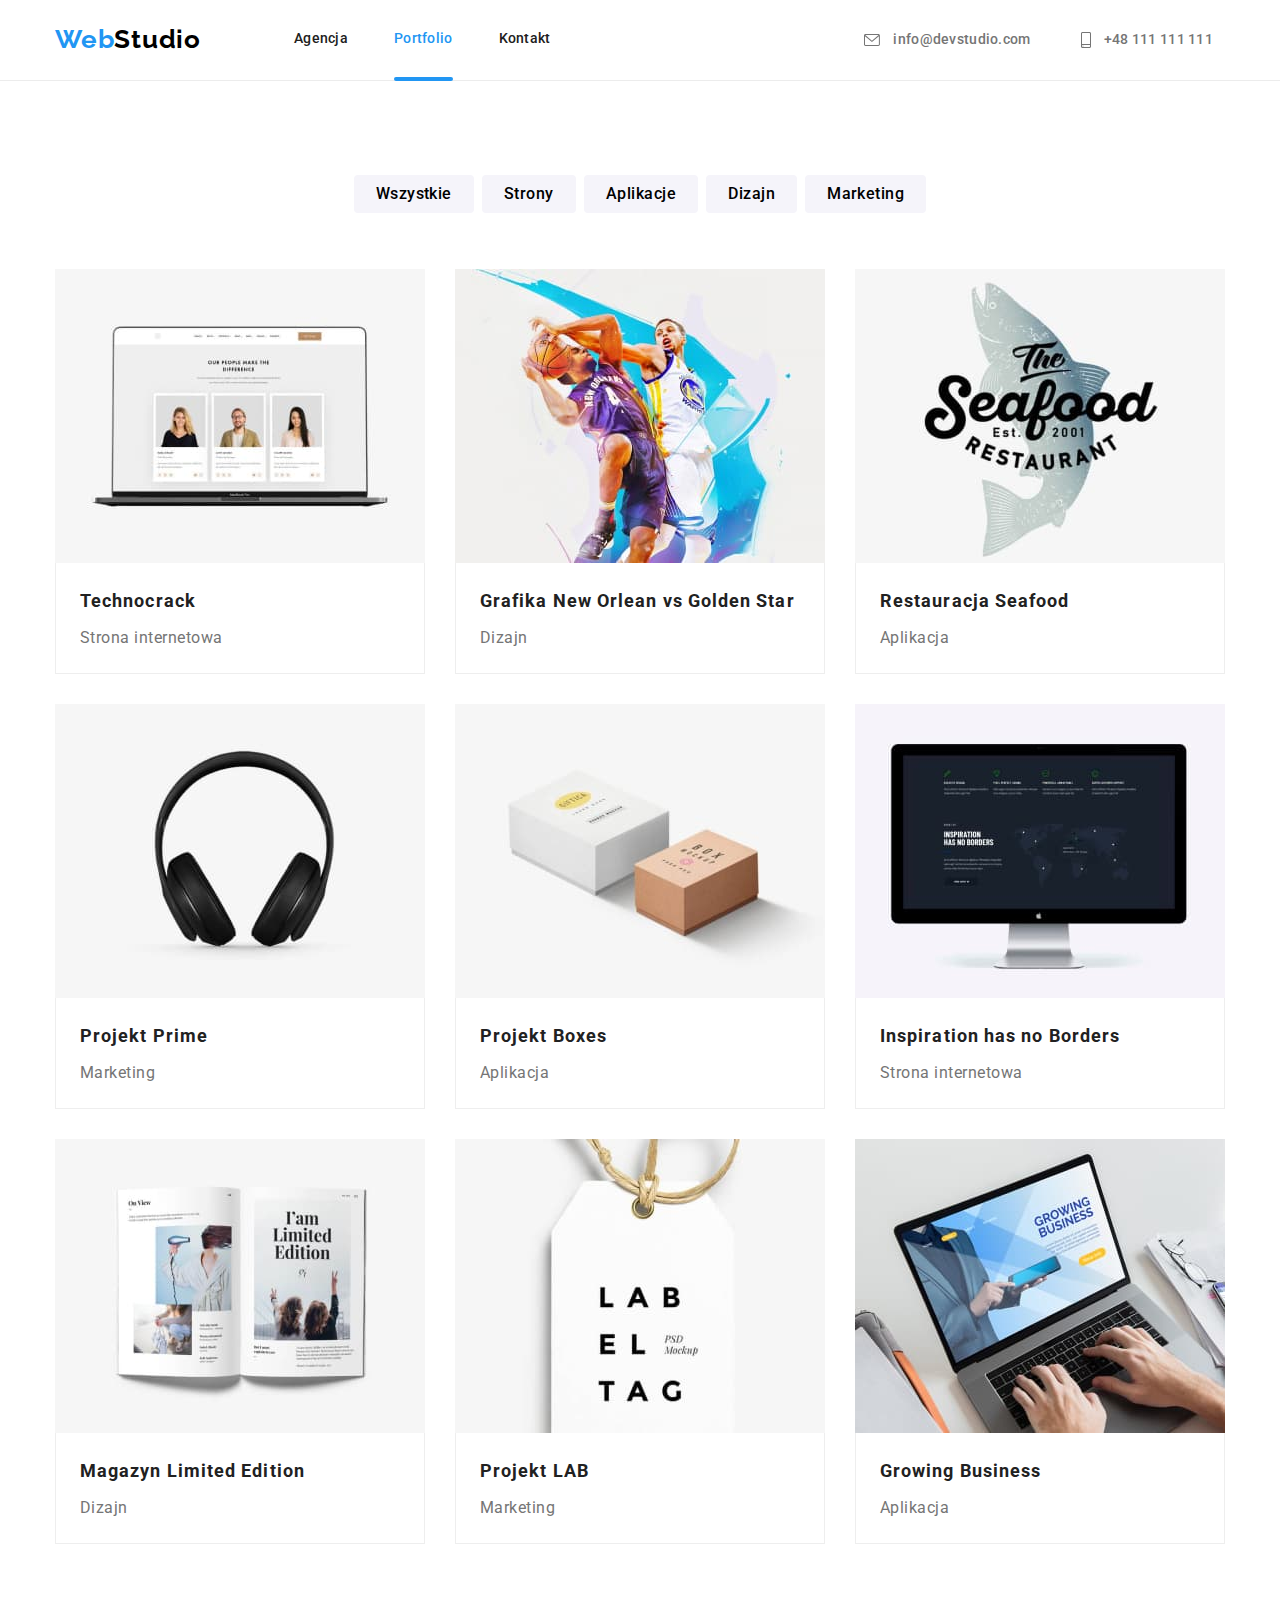
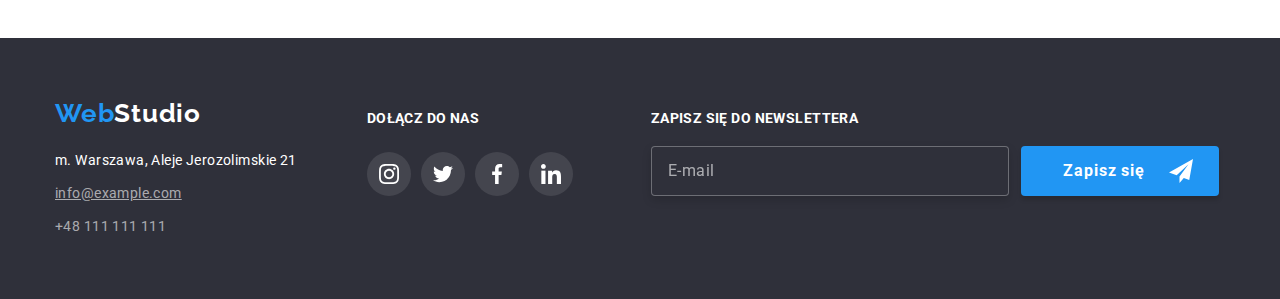
==== portfolio.html @ fd83c03b "clone" ====
<!DOCTYPE html>
<html lang="pl">
  <head>
    <meta charset="UTF-8" />
    <meta http-equiv="X-UA-Compatible" content="IE=edge" />
    <meta name="viewport" content="width=device-width, initial-scale=1.0" />
    <title>Portfolio</title>
    <link
      rel="stylesheet"
      href="https://cdnjs.cloudflare.com/ajax/libs/modern-normalize/1.0.0/modern-normalize.min.css"
    />
    <link
      href="https://fonts.googleapis.com/css2?family=Raleway:wght@700&family=Roboto:wght@400;500;700;900&display=swap"
      rel="stylesheet"
    />
    <link rel="stylesheet" href="./css/styles.css" />
  </head>
  <body>
    <header>
      <div class="container">
        <div class="header-wrapper">
          <nav>
            <a href="./index.html" class="logo">Web<span class="studio-black">Studio</span> </a>
            <ul class="menu-list">
              <li>
                <a class="nav-item" href="index.html">Agencja</a>
              </li>
              <li>
                <a class="nav-item active" href="portfolio.html">Portfolio</a>
              </li>
              <li>
                <a class="nav-item" href="contact.html">Kontakt</a>
              </li>
            </ul>
          </nav>
          <div class="contacts">
            <a href="mailto:info@devstudio.com">
              <svg width="16" height="12">
                <use href="./images/icons.svg#icon-envelope"></use>
              </svg>
              info@devstudio.com
            </a>

            <a href="tel:+48111111111">
              <svg width="10" height="16">
                <use href="./images/icons.svg#icon-smartphone"></use>
              </svg>
              +48 111 111 111
            </a>
          </div>
        </div>
      </div>
    </header>
    <main>
      <section class="section">
        <div class="container">
          <ul class="portfolio-categories">
            <li>
              <button type="button"><span>Wszystkie</span></button>
            </li>
            <li>
              <button type="button"><span>Strony</span></button>
            </li>
            <li>
              <button type="button"><span>Aplikacje</span></button>
            </li>
            <li>
              <button type="button"><span>Dizajn</span></button>
            </li>
            <li>
              <button type="button"><span>Marketing</span></button>
            </li>
          </ul>
          <ul class="boxes">
            <li>
              <figure>
                <div class="box-photo">
                  <img
                    src="images/laptop.jpg"
                    alt="ekran laptopa z zakładkami"
                    width="370"
                    height="294"
                  />
                  <div class="overlay">
                    <p>
                      Technocrack jest popularną platformą wykorzystywaną do rozpowszechniania
                      koronawirusa. Firmy wykorzystują tę platformę do celów szpiegowskich i ataków
                      na niezabezpieczone serwery konkurencji
                    </p>
                  </div>
                </div>
                <figcaption>
                  <span class="box-name">Technocrack</span>
                  <span class="box-description">Strona internetowa</span>
                </figcaption>
              </figure>
            </li>
            <li>
              <figure>
                <div class="box-photo">
                  <img
                    src="images/basketball.jpg"
                    alt="dwóch zawodników koszykówki"
                    width="370"
                    height="294"
                  />
                  <div class="overlay">
                    <p>
                      Technocrack jest popularną platformą wykorzystywaną do rozpowszechniania
                      koronawirusa. Firmy wykorzystują tę platformę do celów szpiegowskich i ataków
                      na niezabezpieczone serwery konkurencji
                    </p>
                  </div>
                </div>

                <figcaption>
                  <span class="box-name">Grafika New Orlean vs Golden Star</span>
                  <span class="box-description">Dizajn</span>
                </figcaption>
              </figure>
            </li>
            <li>
              <figure>
                <div class="box-photo">
                  <img
                    src="images/restaurant-logo.jpg"
                    alt="logo restauracji"
                    width="370"
                    height="294"
                  />
                  <div class="overlay">
                    <p>
                      Technocrack jest popularną platformą wykorzystywaną do rozpowszechniania
                      koronawirusa. Firmy wykorzystują tę platformę do celów szpiegowskich i ataków
                      na niezabezpieczone serwery konkurencji
                    </p>
                  </div>
                </div>
                <figcaption>
                  <span class="box-name">Restauracja Seafood</span>
                  <span class="box-description">Aplikacja</span>
                </figcaption>
              </figure>
            </li>
            <li>
              <figure>
                <div class="box-photo">
                  <img
                    src="images/headphones.jpg"
                    alt="słuchawki nauszne"
                    width="370"
                    height="294"
                  />
                  <div class="overlay">
                    <p>
                      Technocrack jest popularną platformą wykorzystywaną do rozpowszechniania
                      koronawirusa. Firmy wykorzystują tę platformę do celów szpiegowskich i ataków
                      na niezabezpieczone serwery konkurencji
                    </p>
                  </div>
                </div>
                <figcaption>
                  <span class="box-name">Projekt Prime</span>
                  <span class="box-description">Marketing</span>
                </figcaption>
              </figure>
            </li>
            <li>
              <figure>
                <div class="box-photo">
                  <img src="images/boxes.jpg" alt="dwa małe pudełka" width="370" height="294" />
                  <div class="overlay">
                    <p>
                      Technocrack jest popularną platformą wykorzystywaną do rozpowszechniania
                      koronawirusa. Firmy wykorzystują tę platformę do celów szpiegowskich i ataków
                      na niezabezpieczone serwery konkurencji
                    </p>
                  </div>
                </div>
                <figcaption>
                  <span class="box-name">Projekt Boxes</span>
                  <span class="box-description">Aplikacja</span>
                </figcaption>
              </figure>
            </li>
            <li>
              <figure>
                <div class="box-photo">
                  <img
                    src="images/monitor.jpg"
                    alt="monitor z otwartą stroną"
                    width="370"
                    height="294"
                  />
                  <div class="overlay">
                    <p>
                      Technocrack jest popularną platformą wykorzystywaną do rozpowszechniania
                      koronawirusa. Firmy wykorzystują tę platformę do celów szpiegowskich i ataków
                      na niezabezpieczone serwery konkurencji
                    </p>
                  </div>
                </div>
                <figcaption>
                  <span class="box-name">Inspiration has no Borders</span>
                  <span class="box-description">Strona internetowa</span>
                </figcaption>
              </figure>
            </li>
            <li>
              <figure>
                <div class="box-photo">
                  <img src="images/book.jpg" alt="otwarta książka" width="370" height="294" />
                  <div class="overlay">
                    <p>
                      Technocrack jest popularną platformą wykorzystywaną do rozpowszechniania
                      koronawirusa. Firmy wykorzystują tę platformę do celów szpiegowskich i ataków
                      na niezabezpieczone serwery konkurencji
                    </p>
                  </div>
                </div>
                <figcaption>
                  <span class="box-name">Magazyn Limited Edition</span>
                  <span class="box-description">Dizajn</span>
                </figcaption>
              </figure>
            </li>
            <li>
              <figure>
                <div class="box-photo">
                  <img src="images/tag.jpg" alt="wizualizacja zawieszki" width="370" height="294" />
                  <div class="overlay">
                    <p>
                      Technocrack jest popularną platformą wykorzystywaną do rozpowszechniania
                      koronawirusa. Firmy wykorzystują tę platformę do celów szpiegowskich i ataków
                      na niezabezpieczone serwery konkurencji
                    </p>
                  </div>
                </div>
                <figcaption>
                  <span class="box-name">Projekt LAB</span>
                  <span class="box-description">Marketing</span>
                </figcaption>
              </figure>
            </li>
            <li>
              <figure>
                <div class="box-photo">
                  <img
                    src="images/laptop-2.jpg"
                    alt="laptop, na którym ktoś pisze"
                    width="370"
                    height="294"
                  />
                  <div class="overlay">
                    <p>
                      Technocrack jest popularną platformą wykorzystywaną do rozpowszechniania
                      koronawirusa. Firmy wykorzystują tę platformę do celów szpiegowskich i ataków
                      na niezabezpieczone serwery konkurencji
                    </p>
                  </div>
                </div>
                <figcaption>
                  <span class="box-name">Growing Business</span>
                  <span class="box-description">Aplikacja</span>
                </figcaption>
              </figure>
            </li>
          </ul>
        </div>
      </section>
    </main>

    <footer class="page-end">
      <div class="container">
        <div class="logo-address-container">
          <a href="./index.html" class="logo">Web<span class="studio-white">Studio</span></a>
          <address class="addres-container">
            <span class="headquarters">m. Warszawa, Aleje Jerozolimskie 21</span>
            <a class="footer-mail" href="mailto:info@example.com"><span>info@example.com</span></a>
            <a href="tel:+48111111111">+48 111 111 111</a>
          </address>
        </div>
        <div class="footer-socials">
          <p>DOŁĄCZ DO NAS</p>
          <div class="socials-team">
            <a href="#">
              <svg width="20" height="20">
                <use href="./images/icons.svg#icon-instagram"></use>
              </svg>
            </a>
            <a href="#">
              <svg width="20" height="20">
                <use href="./images/icons.svg#icon-twitter"></use>
              </svg>
            </a>
            <a href="#">
              <svg width="20" height="20">
                <use href="./images/icons.svg#icon-facebook"></use>
              </svg>
            </a>
            <a href="#">
              <svg width="20" height="20">
                <use href="./images/icons.svg#icon-linkedin"></use>
              </svg>
            </a>
          </div>
        </div>
        <form class="footer-form">
          <label for="user_email">Zapisz się do newslettera</label>
          <div class="clicable-content">
            <input type="email" name="email" id="user_email" placeholder="E-mail" />
            <button type="submit">
              Zapisz się
              <svg width="24" height="24">
                <use href="./images/icons.svg#icon-icon-send"></use>
              </svg>
            </button>
          </div>
        </form>
      </div>
    </footer>
  </body>
</html>
---- css/styles.css ----
:root {
  --light-blue: #2196f3;
  --text-grey: #757575;
  --text-white: #ffffff;
  --button-grey-background: #f5f4fa;
  --addres-color: rgba(255, 255, 255, 0.6);
  --background-dark: #2f303a;
  --footer-contacts: #ffffff99;
  --logo-black: #000000;
  --main-black: #212121;
  --icon-grey: #afb1b8;
  --grey-icon-bg: #ffffff1a;
}
* {
  box-sizing: border-box;
}
body {
  font-family: 'Roboto', sans-serif;
  color: var(--main-black);
}
.container {
  max-width: 1200px;
  padding: 0 15px;
  margin: 0 auto;
}

.section {
  padding: 94px 0;
}

svg {
  vertical-align: middle;
}
/* Header -------------------------------------------------------------------------------------------------------------------------*/
header {
  border-bottom: 1px solid #ececec;
}
.header-wrapper {
  display: flex;
  justify-content: space-between;
  align-items: center;
  padding: 24px 0 25px;
}
.header-wrapper nav {
  display: flex;
  align-items: center;
}

.logo {
  font-family: 'Raleway', sans-serif;
  text-decoration: none;
  color: var(--light-blue);
  font-weight: 700;
  font-size: 26px;
  line-height: 1.19;
  letter-spacing: 0.03em;
  width: fit-content;
}
.studio-black {
  color: var(--logo-black);
}

.menu-list {
  list-style: none;
  margin: 0;
  display: flex;
  padding: 0;
  align-items: center;
  gap: 46px;
  padding-left: 93px;
}
.nav-item {
  text-decoration: none;
  position: relative;
  font-weight: 500;
  font-size: 14px;
  line-height: 1.14;
  color: var(--main-black);
  letter-spacing: 0.02em;
  display: flex;
  transition: color 250ms cubic-bezier(0.4, 0, 0.2, 1), fill 250ms cubic-bezier(0.4, 0, 0.2, 1),
    background-color 250ms cubic-bezier(0.4, 0, 0.2, 1);
}
.active {
  color: var(--light-blue);
  position: relative;
}
.active::after {
  content: '';
  position: absolute;
  display: block;
  top: 46px;
  width: 100%;
  height: 4px;
  background-color: var(--light-blue);
  border-radius: 2px;
}

.nav-item:hover,
.nav-item:focus {
  color: var(--light-blue);
}

.nav-item:hover::after,
.nav-item:focus::after {
  content: '';
  position: absolute;
  display: block;
  top: 46px;
  width: 100%;
  height: 4px;
  background-color: var(--light-blue);
  border-radius: 2px;
}
.contacts {
  display: flex;
  gap: 50px;
  padding-right: 12px;
  padding-top: 1px;
}
.contacts a {
  text-decoration: none;
  color: var(--text-grey);
  font-weight: 500;
  font-size: 14px;
  line-height: 1.14;
  letter-spacing: 0.02em;
  fill: currentColor;
  transition: color 250ms cubic-bezier(0.4, 0, 0.2, 1);
}
.contacts svg {
  margin-right: 10px;
  vertical-align: middle;
}
.contacts :hover,
.contacts :focus {
  color: var(--light-blue);
  fill: var(--light-blue);
}

/* Header-END----------------------------------------------------------------------------------------------- */

/* BUY SECTION------------------------------------------------------------------------------------- */
.offer {
  background-color: var(--background-dark);
  background-image: linear-gradient(0deg, rgba(47, 48, 58, 0.4) 0%, rgba(47, 48, 58, 0.4) 100%),
    url('../images/background-main-image.jpg');
  background-position: center;
  background-repeat: no-repeat;
}

.offer-content {
  padding: 200px 0px;
  justify-content: center;
  display: flex;
  flex-direction: column;
  align-items: center;
}

.offer h1 {
  font-weight: 900;
  font-size: 44px;
  line-height: 1.36;
  color: var(--text-white);
  text-align: center;
  letter-spacing: 0.06em;
  text-transform: uppercase;
  margin: 0px 252px;
  padding-bottom: 30px;
}

.offer button {
  background: var(--light-blue);
  box-shadow: 0px 4px 4px rgba(0, 0, 0, 0.15);
  border-radius: 4px;
  cursor: pointer;
  border: none;
  font-weight: 700;
  font-size: 16px;
  line-height: 1.88;
  letter-spacing: 0.06em;
  color: var(--text-white);
  padding: 10px 42px;
  display: flex;
  margin: 0;
}

/* BUY SECTION-END------------------------------------------------------------------------------------ */
/* MODAL-WINDOW------------------------------------------------------------------------------------- */

.backdrop {
  position: fixed;
  left: 0;
  top: 0;
  width: 100%;
  height: 100%;
  background-color: rgb(0, 0, 0);
  background-color: rgba(0, 0, 0, 0.2);
  justify-content: center;
  align-items: center;
  display: flex;
  z-index: 1;
}

.modal-content {
  background-color: var(--text-white);
  min-height: 581px;
  width: 528px;
  border-radius: 4px;
  box-shadow: 0px 1px 3px rgba(0, 0, 0, 0.12), 0px 1px 1px rgba(0, 0, 0, 0.14),
    0px 2px 1px rgba(0, 0, 0, 0.2);
  position: relative;
  transform: scale(1);
  transition-duration: 300ms;
  display: flex;
  flex-direction: column;
  align-items: center;
  padding: 40px;
  margin: 0px;
}
.is-hidden .modal-content {
  transform: scale(0);
  transition-duration: 300ms;
}

.modal-content .close-button {
  background-color: var(--text-white);
  color: var(--logo-black);
  width: 30px;
  height: 30px;
  padding: 0;
  border-radius: 50%;
  box-shadow: none;
  justify-content: center;
  align-items: center;
  border: 1px solid #0000001a;
  position: absolute;
  top: 8px;
  right: 8px;
}
.is-hidden {
  opacity: 0;
  visibility: hidden;
  pointer-events: none;
  transition: opacity 300ms 300ms ease, visibility 300ms 300ms ease;
}

.inputs {
  display: flex;
  flex-direction: column;
  padding-bottom: 20px;
}

.modal-content p {
  font-weight: 700;
  font-size: 20px;
  line-height: 1.15;
  text-align: center;
  letter-spacing: 0.03em;
  padding-bottom: 12px;
  color: #212121;
  margin: 0px;
}
.form-element {
  display: flex;
  flex-direction: column;
  padding-bottom: 10px;
  gap: 4px;
  position: relative;
}

.form-element svg {
  position: absolute;
  left: 12px;
  top: 28px;
  pointer-events: none;
  fill: currentColor;
  transition: fill 250ms cubic-bezier(0.4, 0, 0.2, 1);
}

.form-element input {
  width: 448px;
  height: 40px;
  border: 1px solid rgba(33, 33, 33, 0.2);
  border-radius: 4px;
  padding-left: 40px;
  transition: outline 250ms cubic-bezier(0.4, 0, 0.2, 1);
}
.form-element textarea {
  border: 1px solid rgba(33, 33, 33, 0.2);
  border-radius: 4px;
  resize: none;
  padding: 12px 16px;
  transition: outline 250ms cubic-bezier(0.4, 0, 0.2, 1);
}
.form-element textarea::placeholder {
  font-size: 12px;
  line-height: 1.166;
  letter-spacing: 0.01em;
  color: rgba(117, 117, 117, 0.5);
}
.form-element label {
  font-size: 12px;
  line-height: 1.166;
  letter-spacing: 0.01em;
  color: #757575;
}

.form-element input:focus {
  outline: 1px solid var(--light-blue);
}
.form-element input:focus + svg {
  fill: var(--light-blue);
}
.form-element textarea:focus {
  outline: 1px solid var(--light-blue);
}

.modal-content .checkbox {
  padding-bottom: 30px;
  font-size: 14px;
  line-height: 1.71;
  letter-spacing: 0.03em;
  color: #757575;
}
.modal-content .checkbox a {
  color: var(--light-blue);
  text-decoration: underline;
}

.checkbox {
  position: relative;
  display: flex;
  align-items: center;
}
.checkbox input[type='checkbox'] {
  margin: 0;
  appearance: none;
  border: 2px solid var(--main-black);
  border-radius: 2px;
  width: 16px;
  height: 15px;
  margin-right: 8px;
}

.checkbox svg {
  position: absolute;
  opacity: 0;
  width: 16px;
  height: 15px;
  transition: opacity 250ms cubic-bezier(0.4, 0, 0.2, 1);
}
.checkbox input[type='checkbox']:checked + svg {
  opacity: 1;
}

.checkbox a {
  padding: 0px 4px;
}

.modal-content .submit-button {
  background: var(--light-blue);
  box-shadow: 0px 4px 4px rgba(0, 0, 0, 0.15);
  border: none;
  border-radius: 4px;
  padding: 10px 76px;
  font-weight: 700;
  font-size: 16px;
  line-height: 1.88;
  display: flex;
  align-items: center;
  text-align: center;
  letter-spacing: 0.06em;
  color: var(--text-white);
}

/* MODAL-WINDOW-END------------------------------------------------------------------------------------ */
/* lorem ipsum ------------------------------------------------------------------------------------------- */
.articles {
  list-style: none;
  display: flex;
  gap: 30px;
  align-items: center;
  padding: 0;
  margin: 0;
}
.articles div {
  background-color: var(--button-grey-background);
}
.articles div svg {
  margin: 25px 100px;
}
.articles h4 {
  font-weight: 700;
  font-size: 14px;
  line-height: 1.16;
  letter-spacing: 0.03em;
  text-transform: uppercase;
  margin: 0;
  padding-bottom: 10px;
  padding-top: 30px;
}

.articles p {
  font-size: 14px;
  line-height: 1.78;
  color: var(--text-grey);
  letter-spacing: 0.03em;
  margin: 0;
}
/* lorem ipsum END------------------------------------------------------------------------------------------- */

/* our-range---------------------------------------------------------------------------------------------------- */
.our-range {
  margin-top: -94px;
}
.our-range h3 {
  font-weight: 700;
  font-size: 36px;
  line-height: 1.17;
  text-align: center;
  letter-spacing: 0.03em;
  margin: 0;
  padding-bottom: 50px;
}
.our-range-images {
  display: flex;
  gap: 30px;
}
.box {
  position: relative;
  display: flex;
  justify-content: center;
  text-align: center;
}

.box p {
  margin: 0;
  background: rgba(47, 48, 58, 0.8);
  padding: 27px 0px;

  font-weight: 700;
  font-size: 14px;
  line-height: 1.142;
  letter-spacing: 0.03em;
  text-transform: uppercase;
  color: var(--text-white);

  position: absolute;
  bottom: 0;
  left: auto;
  width: 100%;
}
/* our-range-END---------------------------------------------------------------------------------------------------- */

/* our-team---------------------------------------------------------------------------------------------------- */
.our-team {
  background-color: var(--button-grey-background);
}
.our-team-wrapper h3 {
  font-weight: 700;
  font-size: 36px;
  line-height: 1.17;
  letter-spacing: 0.03em;
  justify-content: center;
  text-align: center;
  margin: 0px;
  padding-bottom: 50px;
}
.our-team-wrapper ul {
  list-style: none;
  display: flex;
  justify-content: center;
  gap: 30px;
  margin: 0px;
  padding: 0;
}
.our-team-wrapper figure {
  background: var(--text-white);
  box-shadow: 0px 1px 3px rgba(0, 0, 0, 0.12), 0px 1px 1px rgba(0, 0, 0, 0.14),
    0px 2px 1px rgba(0, 0, 0, 0.2);
  border-radius: 0px 0px 4px 4px;
  margin: 0px;
}

.employee-description {
  display: flex;
  flex-direction: column;
  align-items: center;
  padding-top: 30px;
  gap: 10px;
}
.employee-name {
  font-weight: 500;
  font-size: 16px;
  line-height: 1.05;
  letter-spacing: 0.03em;
}
.job {
  font-size: 16px;
  line-height: 1.05;
  color: var(--text-grey);
  letter-spacing: 0.03em;
}

.socials-team {
  display: flex;
  gap: 10px;
  justify-content: center;
  align-items: center;
  padding-top: 6px;
  padding-bottom: 30px;
}
.socials-team a {
  fill: var(--icon-grey);
  width: 44px;
  height: 44px;
  border-radius: 50%;
  display: flex;
  justify-content: center;
  align-items: center;
  transition: background-color 250ms cubic-bezier(0.4, 0, 0.2, 1),
    fill 250ms cubic-bezier(0.4, 0, 0.2, 1);
}

.socials-team a:hover,
.socials-team a:focus {
  fill: var(--text-white);
  background-color: var(--light-blue);
}

/* our-team-END--------------------------------------------------------------------------------------------------- */

/* portfolio buttons-------------------------------------------------------------------------------------------- */
.portfolio-categories {
  list-style: none;
  display: flex;
  gap: 8px;
  padding-bottom: 56px;
  padding-left: 0px;
  margin: 0px;
  justify-content: center;
}
.portfolio-categories button {
  background: var(--button-grey-background);
  border-radius: 4px;
  font-weight: 500;
  font-size: 16px;
  line-height: 1.62;
  border: none;
  cursor: pointer;
  text-align: center;
  letter-spacing: 0.03em;
  padding: 6px 22px;
  transition: background-color 250ms cubic-bezier(0.4, 0, 0.2, 1),
    fill 250ms cubic-bezier(0.4, 0, 0.2, 1);
}
.portfolio-categories button:hover,
.portfolio-categories button:focus {
  background: var(--light-blue);
  box-shadow: 0px 3px 1px rgba(0, 0, 0, 0.1), 0px 1px 2px rgba(0, 0, 0, 0.08),
    0px 2px 2px rgba(0, 0, 0, 0.12);
  border-radius: 4px;
  color: var(--text-white);
  filter: drop-shadow(0px 4px 4px rgba(0, 0, 0, 0.25));
}
/* portfolio buttons-END------------------------------------------------------------------------------------------- */
/* portfolio boxes-------------------------------------------------------------------------------------------- */
.boxes {
  list-style: none;
  display: flex;
  flex-wrap: wrap;
  gap: 30px;
  padding: 0px;
  margin: 0px;
}
.boxes figure {
  margin: 0px;
  cursor: pointer;
  transition: box-shadow 250ms cubic-bezier(0.4, 0, 0.2, 1);
}
.box-photo {
  position: relative;
  overflow: hidden;
}
.boxes figure:hover .overlay {
  transform: translatey(0);
}

.boxes figure:hover,
.boxes figure:focus {
  box-shadow: 0px 1px 1px rgba(0, 0, 0, 0.12), 0px 4px 4px rgba(0, 0, 0, 0.06),
    1px 4px 6px rgba(0, 0, 0, 0.16);
}
.boxes img {
  vertical-align: middle;
}
.boxes figure figcaption {
  background: var(--text-white);
  border: 1px solid #eeeeee;
  border-top: none;
  display: flex;
  flex-direction: column;
  gap: 4px;
  padding: 20px 24px;
}

.box-name {
  font-weight: 700;
  font-size: 18px;
  line-height: 2;
  letter-spacing: 0.06em;
}
.box-description {
  font-size: 16px;
  line-height: 1.88;
  color: var(--text-grey);
  letter-spacing: 0.03em;
}

.overlay {
  position: absolute;
  bottom: -1px;
  left: 0;
  width: 100%;
  height: 100%;
  background: rgba(33, 150, 243, 0.9);
  transform: translatey(100%);
  transition: transform 250ms ease;
}
.overlay p {
  font-size: 18px;
  line-height: 1.56;
  letter-spacing: 0.03em;
  color: var(--text-white);
  padding-top: 49px;
  padding-left: 24px;
  padding-right: 45px;
  margin: 0;
}
/* portfolio boxes-END------------------------------------------------------------------------------------------- */
/* our customers --------------------------*/
.our-customers-wrapper h3 {
  font-weight: 700;
  font-size: 36px;
  line-height: 42px;
  text-align: center;
  letter-spacing: 0.03em;
  padding-bottom: 50px;
  margin: 0px;
}
.our-customers-wrapper > .client-logo {
  display: flex;
  gap: 30px;
}
.our-customers-wrapper > .client-logo a {
  border: 1px solid #afb1b8;
  border-radius: 4px;
  fill: var(--icon-grey);
  padding: 17.71px 32px 14.25px 32px;
  transition: fill 250ms cubic-bezier(0.4, 0, 0.2, 1), border 250ms cubic-bezier(0.4, 0, 0.2, 1);
}
.our-customers-wrapper > .client-logo a:hover,
.our-customers-wrapper > .client-logo a:focus {
  fill: var(--light-blue);
  border: 1px solid var(--light-blue);
  outline: none;
}
/* our customers -END-------------------------*/
/* footer------------------------------------------------------------------------------------------------------------ */
.page-end {
  background-color: var(--background-dark);
}
.page-end .container {
  display: flex;
}
.logo-address-container {
  display: flex;
  flex-direction: column;
  padding: 60px 0px;
}

.studio-white {
  color: var(--text-white);
}

.addres-container {
  display: flex;
  flex-direction: column;
  gap: 9px;
  padding-top: 20px;
  font-style: normal;
}

.headquarters {
  font-size: 14px;
  line-height: 1.71;
  color: var(--text-white);
  letter-spacing: 0.03em;
}

.page-end address a {
  font-size: 14px;
  line-height: 1.71;
  color: var(--addres-color);
  text-decoration: none;
  display: block;
  letter-spacing: 0.03em;
  width: fit-content;
  transition: color 250ms cubic-bezier(0.4, 0, 0.2, 1);
}

.page-end address a span {
  text-decoration: underline;
}
.page-end address a:hover,
.page-end address a:focus {
  color: var(--light-blue);
}
.footer-socials {
  display: flex;
  flex-direction: column;
  gap: 20px;
  fill: var(--icon-grey);
  padding-left: 70px;
  padding-top: 72px;
}
.footer-socials > .socials-team {
  justify-content: left;
}

.footer-socials p {
  font-weight: 700;
  font-size: 14px;
  line-height: 1.142;
  letter-spacing: 0.03em;
  text-transform: uppercase;
  color: var(--text-white);
  margin: 0px;
}
.footer-socials a {
  background-color: var(--grey-icon-bg);
  border-radius: 50%;
  fill: var(--text-white);
}
.footer-socials a:hover,
.footer-socials a:focus {
  fill: var(--text-white);
  border-radius: 50%;
  background-color: var(--light-blue);
  outline: none;
}

.footer-form {
  display: flex;
  padding-left: 78px;
  padding-top: 72px;
  flex-direction: column;
}

.footer-form label {
  font-weight: 700;
  font-size: 14px;
  line-height: 1.142;
  letter-spacing: 0.03em;
  text-transform: uppercase;
  color: var(--text-white);
  padding-bottom: 20px;
}
.footer-form .clicable-content {
  display: flex;
  gap: 12px;
}
.footer-form .clicable-content input {
  padding: 15px 0px 15px 16px;
  width: 358px;
  border: 1px solid rgba(255, 255, 255, 0.3);
  filter: drop-shadow(0px 4px 4px rgba(0, 0, 0, 0.15));
  border-radius: 4px;
  background-color: var(--background-dark);
}
.clicable-content input::placeholder {
  font-size: 16px;
  line-height: 1.25;
  align-items: center;
  letter-spacing: 0.03em;
  color: rgba(255, 255, 255, 0.6);
  opacity: 1;
}

.footer-form .clicable-content button {
  background: var(--light-blue);
  box-shadow: 0px 4px 4px rgba(0, 0, 0, 0.15);
  border-radius: 4px;
  border: 0px;

  font-weight: 700;
  font-size: 16px;
  line-height: 1.88;
  display: flex;
  align-items: center;
  text-align: center;
  letter-spacing: 0.06em;
  color: var(--text-white);

  display: flex;
  gap: 24px;
  padding: 10px 26px 10px 42px;
  transition: box-shadow 250ms cubic-bezier(0.4, 0, 0.2, 1);
}
.footer-form .clicable-content button svg {
  fill: var(--text-white);
}

/* footer-END----------------------------------------------------------------------------------------------------------- */
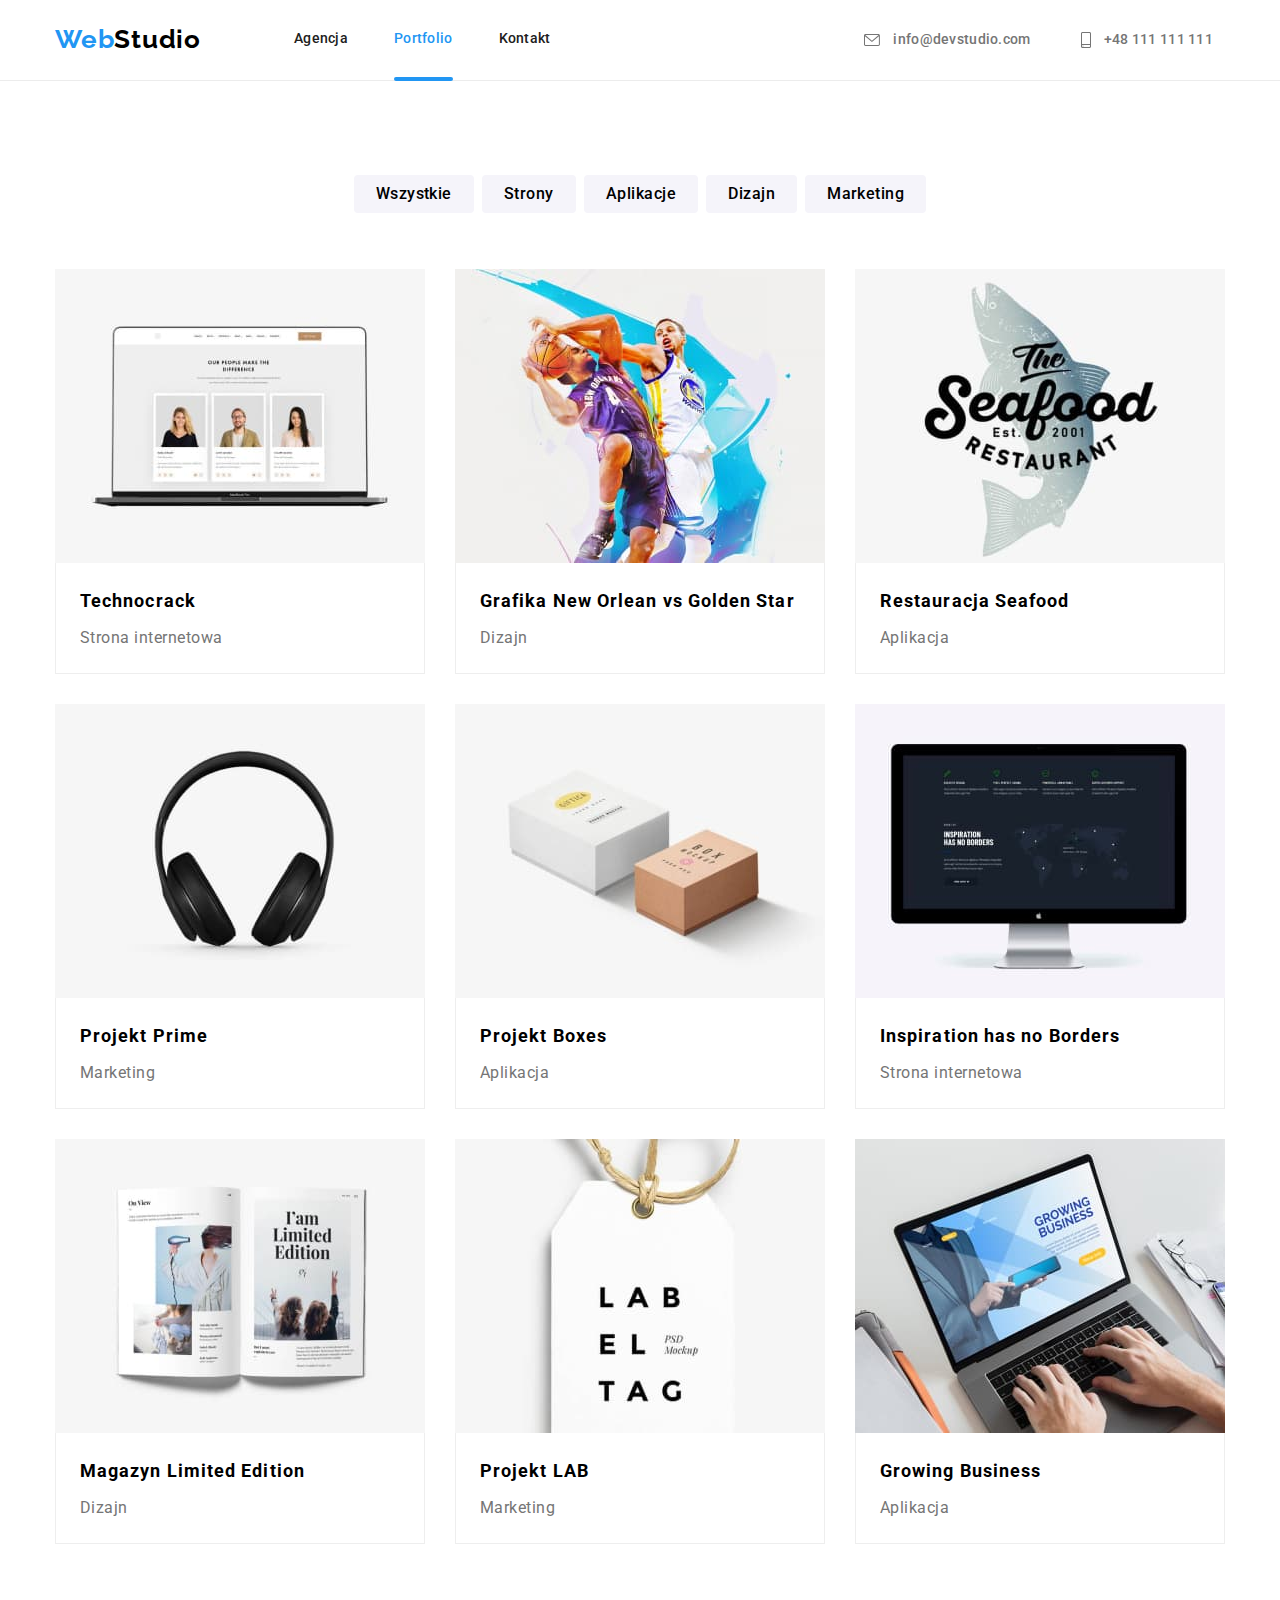
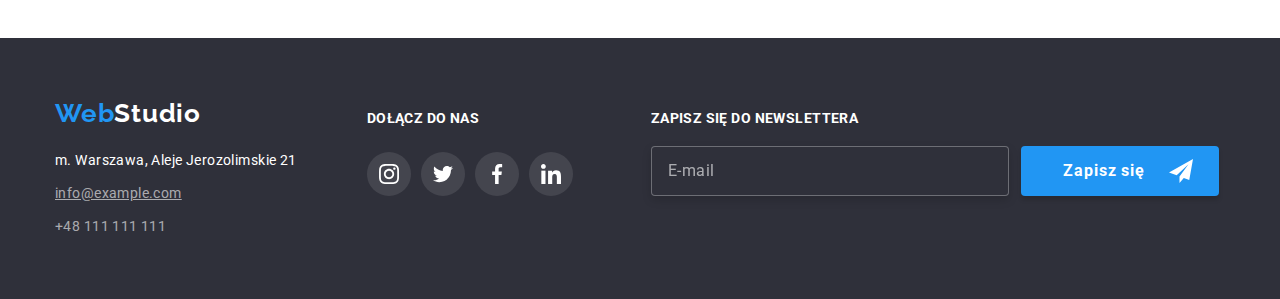
==== commit 8946bf39: "zrobiony sass" ====
--- a/portfolio.html
+++ b/portfolio.html
@@ -13,36 +13,38 @@
       href="https://fonts.googleapis.com/css2?family=Raleway:wght@700&family=Roboto:wght@400;500;700;900&display=swap"
       rel="stylesheet"
     />
-    <link rel="stylesheet" href="./css/styles.css" />
+    <link rel="stylesheet" href="./css/main.min.css" />
   </head>
   <body>
-    <header>
+    <header class="header">
       <div class="container">
-        <div class="header-wrapper">
-          <nav>
-            <a href="./index.html" class="logo">Web<span class="studio-black">Studio</span> </a>
-            <ul class="menu-list">
+        <div class="header__wrapper">
+          <nav class="header__nav">
+            <a href="./index.html" class="logo">Web<span class="logo--black">Studio</span> </a>
+            <ul class="header__nav-list">
               <li>
-                <a class="nav-item" href="index.html">Agencja</a>
+                <a class="header__nav-item" href="index.html">Agencja</a>
               </li>
               <li>
-                <a class="nav-item active" href="portfolio.html">Portfolio</a>
+                <a class="header__nav-item header__nav-item--active" href="portfolio.html"
+                  >Portfolio</a
+                >
               </li>
               <li>
-                <a class="nav-item" href="contact.html">Kontakt</a>
+                <a class="header__nav-item" href="contact.html">Kontakt</a>
               </li>
             </ul>
           </nav>
-          <div class="contacts">
-            <a href="mailto:info@devstudio.com">
-              <svg width="16" height="12">
+          <div class="header__contacts">
+            <a class="header__contacts-item" href="mailto:info@devstudio.com">
+              <svg class="header__contacts-item-icon" width="16" height="12">
                 <use href="./images/icons.svg#icon-envelope"></use>
               </svg>
               info@devstudio.com
             </a>
 
-            <a href="tel:+48111111111">
-              <svg width="10" height="16">
+            <a class="header__contacts-item" href="tel:+48111111111">
+              <svg class="header__contacts-item-icon" width="10" height="16">
                 <use href="./images/icons.svg#icon-smartphone"></use>
               </svg>
               +48 111 111 111
@@ -56,56 +58,68 @@
         <div class="container">
           <ul class="portfolio-categories">
             <li>
-              <button type="button"><span>Wszystkie</span></button>
-            </li>
-            <li>
-              <button type="button"><span>Strony</span></button>
-            </li>
-            <li>
-              <button type="button"><span>Aplikacje</span></button>
-            </li>
-            <li>
-              <button type="button"><span>Dizajn</span></button>
-            </li>
-            <li>
-              <button type="button"><span>Marketing</span></button>
+              <button class="portfolio-categories__button" type="button">
+                <span>Wszystkie</span>
+              </button>
+            </li>
+            <li>
+              <button class="portfolio-categories__button" type="button">
+                <span>Strony</span>
+              </button>
+            </li>
+            <li>
+              <button class="portfolio-categories__button" type="button">
+                <span>Aplikacje</span>
+              </button>
+            </li>
+            <li>
+              <button class="portfolio-categories__button" type="button">
+                <span>Dizajn</span>
+              </button>
+            </li>
+            <li>
+              <button class="portfolio-categories__button" type="button">
+                <span>Marketing</span>
+              </button>
             </li>
           </ul>
-          <ul class="boxes">
-            <li>
-              <figure>
-                <div class="box-photo">
-                  <img
+          <ul class="portfolio-container">
+            <li>
+              <figure class="portfolio-container__item">
+                <div class="portfolio-container__overlay">
+                  <img
+                    class="portfolio-container__img"
                     src="images/laptop.jpg"
                     alt="ekran laptopa z zakładkami"
                     width="370"
                     height="294"
                   />
-                  <div class="overlay">
-                    <p>
-                      Technocrack jest popularną platformą wykorzystywaną do rozpowszechniania
-                      koronawirusa. Firmy wykorzystują tę platformę do celów szpiegowskich i ataków
-                      na niezabezpieczone serwery konkurencji
-                    </p>
-                  </div>
-                </div>
-                <figcaption>
-                  <span class="box-name">Technocrack</span>
-                  <span class="box-description">Strona internetowa</span>
-                </figcaption>
-              </figure>
-            </li>
-            <li>
-              <figure>
-                <div class="box-photo">
-                  <img
+                  <div class="portfolio-container__overlay-content">
+                    <p class="portfolio-container__overlay-text">
+                      Technocrack jest popularną platformą wykorzystywaną do rozpowszechniania
+                      koronawirusa. Firmy wykorzystują tę platformę do celów szpiegowskich i ataków
+                      na niezabezpieczone serwery konkurencji
+                    </p>
+                  </div>
+                </div>
+                <figcaption>
+                  <span class="portfolio-container__name">Technocrack</span>
+                  <span class="portfolio-container__description">Strona internetowa</span>
+                </figcaption>
+              </figure>
+            </li>
+            <li>
+              <figure class="portfolio-container__item">
+                <div class="portfolio-container__overlay">
+                  <img
+                    class="portfolio-container__img"
                     src="images/basketball.jpg"
                     alt="dwóch zawodników koszykówki"
                     width="370"
                     height="294"
                   />
-                  <div class="overlay">
-                    <p>
+                  <div class="portfolio-container__overlay-content">
+                    <p class="portfolio-container__overlay-text">
                       Technocrack jest popularną platformą wykorzystywaną do rozpowszechniania
                       koronawirusa. Firmy wykorzystują tę platformę do celów szpiegowskich i ataków
                       na niezabezpieczone serwery konkurencji
@@ -114,154 +128,176 @@
                 </div>
 
                 <figcaption>
-                  <span class="box-name">Grafika New Orlean vs Golden Star</span>
-                  <span class="box-description">Dizajn</span>
-                </figcaption>
-              </figure>
-            </li>
-            <li>
-              <figure>
-                <div class="box-photo">
-                  <img
+                  <span class="portfolio-container__name">Grafika New Orlean vs Golden Star</span>
+                  <span class="portfolio-container__description">Dizajn</span>
+                </figcaption>
+              </figure>
+            </li>
+            <li>
+              <figure class="portfolio-container__item">
+                <div class="portfolio-container__overlay">
+                  <img
+                    class="portfolio-container__img"
                     src="images/restaurant-logo.jpg"
                     alt="logo restauracji"
                     width="370"
                     height="294"
                   />
-                  <div class="overlay">
-                    <p>
-                      Technocrack jest popularną platformą wykorzystywaną do rozpowszechniania
-                      koronawirusa. Firmy wykorzystują tę platformę do celów szpiegowskich i ataków
-                      na niezabezpieczone serwery konkurencji
-                    </p>
-                  </div>
-                </div>
-                <figcaption>
-                  <span class="box-name">Restauracja Seafood</span>
-                  <span class="box-description">Aplikacja</span>
-                </figcaption>
-              </figure>
-            </li>
-            <li>
-              <figure>
-                <div class="box-photo">
-                  <img
+                  <div class="portfolio-container__overlay-content">
+                    <p class="portfolio-container__overlay-text">
+                      Technocrack jest popularną platformą wykorzystywaną do rozpowszechniania
+                      koronawirusa. Firmy wykorzystują tę platformę do celów szpiegowskich i ataków
+                      na niezabezpieczone serwery konkurencji
+                    </p>
+                  </div>
+                </div>
+                <figcaption>
+                  <span class="portfolio-container__name">Restauracja Seafood</span>
+                  <span class="portfolio-container__description">Aplikacja</span>
+                </figcaption>
+              </figure>
+            </li>
+            <li>
+              <figure class="portfolio-container__item">
+                <div class="portfolio-container__overlay">
+                  <img
+                    class="portfolio-container__img"
                     src="images/headphones.jpg"
                     alt="słuchawki nauszne"
                     width="370"
                     height="294"
                   />
-                  <div class="overlay">
-                    <p>
-                      Technocrack jest popularną platformą wykorzystywaną do rozpowszechniania
-                      koronawirusa. Firmy wykorzystują tę platformę do celów szpiegowskich i ataków
-                      na niezabezpieczone serwery konkurencji
-                    </p>
-                  </div>
-                </div>
-                <figcaption>
-                  <span class="box-name">Projekt Prime</span>
-                  <span class="box-description">Marketing</span>
-                </figcaption>
-              </figure>
-            </li>
-            <li>
-              <figure>
-                <div class="box-photo">
-                  <img src="images/boxes.jpg" alt="dwa małe pudełka" width="370" height="294" />
-                  <div class="overlay">
-                    <p>
-                      Technocrack jest popularną platformą wykorzystywaną do rozpowszechniania
-                      koronawirusa. Firmy wykorzystują tę platformę do celów szpiegowskich i ataków
-                      na niezabezpieczone serwery konkurencji
-                    </p>
-                  </div>
-                </div>
-                <figcaption>
-                  <span class="box-name">Projekt Boxes</span>
-                  <span class="box-description">Aplikacja</span>
-                </figcaption>
-              </figure>
-            </li>
-            <li>
-              <figure>
-                <div class="box-photo">
-                  <img
+                  <div class="portfolio-container__overlay-content">
+                    <p class="portfolio-container__overlay-text">
+                      Technocrack jest popularną platformą wykorzystywaną do rozpowszechniania
+                      koronawirusa. Firmy wykorzystują tę platformę do celów szpiegowskich i ataków
+                      na niezabezpieczone serwery konkurencji
+                    </p>
+                  </div>
+                </div>
+                <figcaption>
+                  <span class="portfolio-container__name">Projekt Prime</span>
+                  <span class="portfolio-container__description">Marketing</span>
+                </figcaption>
+              </figure>
+            </li>
+            <li>
+              <figure class="portfolio-container__item">
+                <div class="portfolio-container__overlay">
+                  <img
+                    class="portfolio-container__img"
+                    src="images/boxes.jpg"
+                    alt="dwa małe pudełka"
+                    width="370"
+                    height="294"
+                  />
+                  <div class="portfolio-container__overlay-content">
+                    <p class="portfolio-container__overlay-text">
+                      Technocrack jest popularną platformą wykorzystywaną do rozpowszechniania
+                      koronawirusa. Firmy wykorzystują tę platformę do celów szpiegowskich i ataków
+                      na niezabezpieczone serwery konkurencji
+                    </p>
+                  </div>
+                </div>
+                <figcaption>
+                  <span class="portfolio-container__name">Projekt Boxes</span>
+                  <span class="portfolio-container__description">Aplikacja</span>
+                </figcaption>
+              </figure>
+            </li>
+            <li>
+              <figure class="portfolio-container__item">
+                <div class="portfolio-container__overlay">
+                  <img
+                    class="portfolio-container__img"
                     src="images/monitor.jpg"
                     alt="monitor z otwartą stroną"
                     width="370"
                     height="294"
                   />
-                  <div class="overlay">
-                    <p>
-                      Technocrack jest popularną platformą wykorzystywaną do rozpowszechniania
-                      koronawirusa. Firmy wykorzystują tę platformę do celów szpiegowskich i ataków
-                      na niezabezpieczone serwery konkurencji
-                    </p>
-                  </div>
-                </div>
-                <figcaption>
-                  <span class="box-name">Inspiration has no Borders</span>
-                  <span class="box-description">Strona internetowa</span>
-                </figcaption>
-              </figure>
-            </li>
-            <li>
-              <figure>
-                <div class="box-photo">
-                  <img src="images/book.jpg" alt="otwarta książka" width="370" height="294" />
-                  <div class="overlay">
-                    <p>
-                      Technocrack jest popularną platformą wykorzystywaną do rozpowszechniania
-                      koronawirusa. Firmy wykorzystują tę platformę do celów szpiegowskich i ataków
-                      na niezabezpieczone serwery konkurencji
-                    </p>
-                  </div>
-                </div>
-                <figcaption>
-                  <span class="box-name">Magazyn Limited Edition</span>
-                  <span class="box-description">Dizajn</span>
-                </figcaption>
-              </figure>
-            </li>
-            <li>
-              <figure>
-                <div class="box-photo">
-                  <img src="images/tag.jpg" alt="wizualizacja zawieszki" width="370" height="294" />
-                  <div class="overlay">
-                    <p>
-                      Technocrack jest popularną platformą wykorzystywaną do rozpowszechniania
-                      koronawirusa. Firmy wykorzystują tę platformę do celów szpiegowskich i ataków
-                      na niezabezpieczone serwery konkurencji
-                    </p>
-                  </div>
-                </div>
-                <figcaption>
-                  <span class="box-name">Projekt LAB</span>
-                  <span class="box-description">Marketing</span>
-                </figcaption>
-              </figure>
-            </li>
-            <li>
-              <figure>
-                <div class="box-photo">
-                  <img
+                  <div class="portfolio-container__overlay-content">
+                    <p class="portfolio-container__overlay-text">
+                      Technocrack jest popularną platformą wykorzystywaną do rozpowszechniania
+                      koronawirusa. Firmy wykorzystują tę platformę do celów szpiegowskich i ataków
+                      na niezabezpieczone serwery konkurencji
+                    </p>
+                  </div>
+                </div>
+                <figcaption>
+                  <span class="portfolio-container__name">Inspiration has no Borders</span>
+                  <span class="portfolio-container__description">Strona internetowa</span>
+                </figcaption>
+              </figure>
+            </li>
+            <li>
+              <figure class="portfolio-container__item">
+                <div class="portfolio-container__overlay">
+                  <img
+                    class="portfolio-container__img"
+                    src="images/book.jpg"
+                    alt="otwarta książka"
+                    width="370"
+                    height="294"
+                  />
+                  <div class="portfolio-container__overlay-content">
+                    <p class="portfolio-container__overlay-text">
+                      Technocrack jest popularną platformą wykorzystywaną do rozpowszechniania
+                      koronawirusa. Firmy wykorzystują tę platformę do celów szpiegowskich i ataków
+                      na niezabezpieczone serwery konkurencji
+                    </p>
+                  </div>
+                </div>
+                <figcaption>
+                  <span class="portfolio-container__name">Magazyn Limited Edition</span>
+                  <span class="portfolio-container__description">Dizajn</span>
+                </figcaption>
+              </figure>
+            </li>
+            <li>
+              <figure class="portfolio-container__item">
+                <div class="portfolio-container__overlay">
+                  <img
+                    class="portfolio-container__img"
+                    src="images/tag.jpg"
+                    alt="wizualizacja zawieszki"
+                    width="370"
+                    height="294"
+                  />
+                  <div class="portfolio-container__overlay-content">
+                    <p class="portfolio-container__overlay-text">
+                      Technocrack jest popularną platformą wykorzystywaną do rozpowszechniania
+                      koronawirusa. Firmy wykorzystują tę platformę do celów szpiegowskich i ataków
+                      na niezabezpieczone serwery konkurencji
+                    </p>
+                  </div>
+                </div>
+                <figcaption>
+                  <span class="portfolio-container__name">Projekt LAB</span>
+                  <span class="portfolio-container__description">Marketing</span>
+                </figcaption>
+              </figure>
+            </li>
+            <li>
+              <figure class="portfolio-container__item">
+                <div class="portfolio-container__overlay">
+                  <img
+                    class="portfolio-container__img"
                     src="images/laptop-2.jpg"
                     alt="laptop, na którym ktoś pisze"
                     width="370"
                     height="294"
                   />
-                  <div class="overlay">
-                    <p>
-                      Technocrack jest popularną platformą wykorzystywaną do rozpowszechniania
-                      koronawirusa. Firmy wykorzystują tę platformę do celów szpiegowskich i ataków
-                      na niezabezpieczone serwery konkurencji
-                    </p>
-                  </div>
-                </div>
-                <figcaption>
-                  <span class="box-name">Growing Business</span>
-                  <span class="box-description">Aplikacja</span>
+                  <div class="portfolio-container__overlay-content">
+                    <p class="portfolio-container__overlay-text">
+                      Technocrack jest popularną platformą wykorzystywaną do rozpowszechniania
+                      koronawirusa. Firmy wykorzystują tę platformę do celów szpiegowskich i ataków
+                      na niezabezpieczone serwery konkurencji
+                    </p>
+                  </div>
+                </div>
+                <figcaption>
+                  <span class="portfolio-container__name">Growing Business</span>
+                  <span class="portfolio-container__description">Aplikacja</span>
                 </figcaption>
               </figure>
             </li>
@@ -270,53 +306,65 @@
       </section>
     </main>
 
-    <footer class="page-end">
+    <footer class="footer">
       <div class="container">
-        <div class="logo-address-container">
-          <a href="./index.html" class="logo">Web<span class="studio-white">Studio</span></a>
-          <address class="addres-container">
-            <span class="headquarters">m. Warszawa, Aleje Jerozolimskie 21</span>
-            <a class="footer-mail" href="mailto:info@example.com"><span>info@example.com</span></a>
-            <a href="tel:+48111111111">+48 111 111 111</a>
-          </address>
+        <div class="footer__wrapper">
+          <div class="footer__left">
+            <a href="./index.html" class="logo">Web<span class="logo--white">Studio</span></a>
+            <address class="footer__address">
+              <span class="footer__address-item">m. Warszawa, Aleje Jerozolimskie 21</span>
+              <a
+                class="footer__address-contact footer__address-contact--underline"
+                href="mailto:info@example.com"
+                >info@example.com</a
+              >
+              <a class="footer__address-contact" href="tel:+48111111111">+48 111 111 111</a>
+            </address>
+          </div>
+          <div class="footer__socials">
+            <p class="footer__socials-text">DOŁĄCZ DO NAS</p>
+            <div class="social-icons">
+              <a class="social-icons__item social-icons__item--bg-grey" href="#">
+                <svg width="20" height="20">
+                  <use href="./images/icons.svg#icon-instagram"></use>
+                </svg>
+              </a>
+              <a class="social-icons__item social-icons__item--bg-grey" href="#">
+                <svg width="20" height="20">
+                  <use href="./images/icons.svg#icon-twitter"></use>
+                </svg>
+              </a>
+              <a class="social-icons__item social-icons__item--bg-grey" href="#">
+                <svg width="20" height="20">
+                  <use href="./images/icons.svg#icon-facebook"></use>
+                </svg>
+              </a>
+              <a class="social-icons__item social-icons__item--bg-grey" href="#">
+                <svg width="20" height="20">
+                  <use href="./images/icons.svg#icon-linkedin"></use>
+                </svg>
+              </a>
+            </div>
+          </div>
+          <form class="footer__form">
+            <label class="footer__form-label" for="user_email">Zapisz się do newslettera</label>
+            <div class="footer__form-clickable">
+              <input
+                class="footer__form-clickable-input"
+                type="email"
+                name="email"
+                id="user_email"
+                placeholder="E-mail"
+              />
+              <button class="footer__form-clickable-button" type="submit">
+                Zapisz się
+                <svg class="footer__form-clickable-button-svg" width="24" height="24">
+                  <use href="./images/icons.svg#icon-icon-send"></use>
+                </svg>
+              </button>
+            </div>
+          </form>
         </div>
-        <div class="footer-socials">
-          <p>DOŁĄCZ DO NAS</p>
-          <div class="socials-team">
-            <a href="#">
-              <svg width="20" height="20">
-                <use href="./images/icons.svg#icon-instagram"></use>
-              </svg>
-            </a>
-            <a href="#">
-              <svg width="20" height="20">
-                <use href="./images/icons.svg#icon-twitter"></use>
-              </svg>
-            </a>
-            <a href="#">
-              <svg width="20" height="20">
-                <use href="./images/icons.svg#icon-facebook"></use>
-              </svg>
-            </a>
-            <a href="#">
-              <svg width="20" height="20">
-                <use href="./images/icons.svg#icon-linkedin"></use>
-              </svg>
-            </a>
-          </div>
-        </div>
-        <form class="footer-form">
-          <label for="user_email">Zapisz się do newslettera</label>
-          <div class="clicable-content">
-            <input type="email" name="email" id="user_email" placeholder="E-mail" />
-            <button type="submit">
-              Zapisz się
-              <svg width="24" height="24">
-                <use href="./images/icons.svg#icon-icon-send"></use>
-              </svg>
-            </button>
-          </div>
-        </form>
       </div>
     </footer>
   </body>
--- a/css/main.min.css
+++ b/css/main.min.css
@@ -0,0 +1 @@
+*{-webkit-box-sizing:border-box;box-sizing:border-box}body{font-family:"Roboto",sans-serif;color:var(--main-black)}.container{max-width:1200px;padding:0 15px;margin:0 auto}.section{padding:94px 0}svg{vertical-align:middle}.header{border-bottom:1px solid #ececec}.header__wrapper{display:-webkit-box;display:-ms-flexbox;display:flex;-webkit-box-pack:justify;-ms-flex-pack:justify;justify-content:space-between;-webkit-box-align:center;-ms-flex-align:center;align-items:center;padding:24px 0 25px}.header__nav{display:-webkit-box;display:-ms-flexbox;display:flex;-webkit-box-align:center;-ms-flex-align:center;align-items:center}.header__nav-list{list-style:none;margin:0;display:-webkit-box;display:-ms-flexbox;display:flex;padding:0;-webkit-box-align:center;-ms-flex-align:center;align-items:center;gap:46px;padding-left:93px}.header__nav-item{text-decoration:none;position:relative;font-weight:500;font-size:14px;line-height:1.14;color:#212121;letter-spacing:.02em;display:-webkit-box;display:-ms-flexbox;display:flex;-webkit-transition:color 250ms cubic-bezier(0.4, 0, 0.2, 1),fill 250ms cubic-bezier(0.4, 0, 0.2, 1),background-color 250ms cubic-bezier(0.4, 0, 0.2, 1);transition:color 250ms cubic-bezier(0.4, 0, 0.2, 1),fill 250ms cubic-bezier(0.4, 0, 0.2, 1),background-color 250ms cubic-bezier(0.4, 0, 0.2, 1)}.header__nav-item:hover,.header__nav-item:focus{color:#2196f3}.header__nav-item:hover::after,.header__nav-item:focus::after{content:"";position:absolute;display:block;top:46px;width:100%;height:4px;background-color:#2196f3;border-radius:2px}.header__nav-item--active{color:#2196f3;position:relative;text-decoration:none}.header__nav-item--active::after{content:"";position:absolute;display:block;top:46px;width:100%;height:4px;background-color:#2196f3;border-radius:2px}.header__contacts{display:-webkit-box;display:-ms-flexbox;display:flex;gap:50px;padding-right:12px;padding-top:1px}.header__contacts :hover,.header__contacts :focus{color:#2196f3;fill:#2196f3}.header__contacts-item{text-decoration:none;color:#757575;font-weight:500;font-size:14px;line-height:1.14;letter-spacing:.02em;fill:currentColor;-webkit-transition:color 250ms cubic-bezier(0.4, 0, 0.2, 1);transition:color 250ms cubic-bezier(0.4, 0, 0.2, 1)}.header__contacts-item-icon{margin-right:10px;vertical-align:middle}.logo{font-family:"Raleway",sans-serif;text-decoration:none;color:#2196f3;font-weight:700;font-size:26px;line-height:1.19;letter-spacing:.03em;width:-webkit-fit-content;width:-moz-fit-content;width:fit-content}.logo--black{color:#000}.logo--white{color:#fff}.footer{background-color:#2f303a}.footer__wrapper{display:-webkit-box;display:-ms-flexbox;display:flex}.footer__left{display:-webkit-box;display:-ms-flexbox;display:flex;-webkit-box-orient:vertical;-webkit-box-direction:normal;-ms-flex-direction:column;flex-direction:column;padding:60px 0px}.footer__address{display:-webkit-box;display:-ms-flexbox;display:flex;-webkit-box-orient:vertical;-webkit-box-direction:normal;-ms-flex-direction:column;flex-direction:column;gap:9px;padding-top:20px;font-style:normal}.footer__address-item{font-size:14px;line-height:1.71;color:#fff;letter-spacing:.03em}.footer__address-contact{font-size:14px;line-height:1.71;color:rgba(255,255,255,.6);text-decoration:none;display:block;letter-spacing:.03em;width:-webkit-fit-content;width:-moz-fit-content;width:fit-content;-webkit-transition:color 250ms cubic-bezier(0.4, 0, 0.2, 1);transition:color 250ms cubic-bezier(0.4, 0, 0.2, 1)}.footer__address-contact:hover,.footer__address-contact:focus{color:#2196f3}.footer__address-contact--underline{text-decoration:underline}.footer__socials{display:-webkit-box;display:-ms-flexbox;display:flex;-webkit-box-orient:vertical;-webkit-box-direction:normal;-ms-flex-direction:column;flex-direction:column;gap:20px;fill:#afb1b8;padding-left:70px;padding-top:72px}.footer__socials-text{font-weight:700;font-size:14px;line-height:1.142;letter-spacing:.03em;text-transform:uppercase;color:#fff;margin:0px}.footer__form{display:-webkit-box;display:-ms-flexbox;display:flex;padding-left:78px;padding-top:72px;-webkit-box-orient:vertical;-webkit-box-direction:normal;-ms-flex-direction:column;flex-direction:column}.footer__form-label{font-weight:700;font-size:14px;line-height:1.142;letter-spacing:.03em;text-transform:uppercase;color:#fff;padding-bottom:20px}.footer__form-clickable{display:-webkit-box;display:-ms-flexbox;display:flex;gap:12px}.footer__form-clickable-input{padding:15px 0px 15px 16px;width:358px;border:1px solid rgba(255,255,255,.3);-webkit-filter:drop-shadow(0px 4px 4px rgba(0, 0, 0, 0.15));filter:drop-shadow(0px 4px 4px rgba(0, 0, 0, 0.15));border-radius:4px;background-color:#2f303a}.footer__form-clickable-input::-webkit-input-placeholder{font-size:16px;line-height:1.25;-webkit-box-align:center;align-items:center;letter-spacing:.03em;color:rgba(255,255,255,.6);opacity:1}.footer__form-clickable-input::-moz-placeholder{font-size:16px;line-height:1.25;align-items:center;letter-spacing:.03em;color:rgba(255,255,255,.6);opacity:1}.footer__form-clickable-input:-ms-input-placeholder{font-size:16px;line-height:1.25;-ms-flex-align:center;align-items:center;letter-spacing:.03em;color:rgba(255,255,255,.6);opacity:1}.footer__form-clickable-input::-ms-input-placeholder{font-size:16px;line-height:1.25;-ms-flex-align:center;align-items:center;letter-spacing:.03em;color:rgba(255,255,255,.6);opacity:1}.footer__form-clickable-input::placeholder{font-size:16px;line-height:1.25;-webkit-box-align:center;-ms-flex-align:center;align-items:center;letter-spacing:.03em;color:rgba(255,255,255,.6);opacity:1}.footer__form-clickable-button{background:#2196f3;-webkit-box-shadow:0px 4px 4px rgba(0,0,0,.15);box-shadow:0px 4px 4px rgba(0,0,0,.15);border-radius:4px;border:0px;font-weight:700;font-size:16px;line-height:1.88;display:-webkit-box;display:-ms-flexbox;display:flex;-webkit-box-align:center;-ms-flex-align:center;align-items:center;text-align:center;letter-spacing:.06em;color:#fff;gap:24px;padding:10px 26px 10px 42px;-webkit-transition:-webkit-box-shadow 250ms cubic-bezier(0.4, 0, 0.2, 1);transition:-webkit-box-shadow 250ms cubic-bezier(0.4, 0, 0.2, 1);transition:box-shadow 250ms cubic-bezier(0.4, 0, 0.2, 1);transition:box-shadow 250ms cubic-bezier(0.4, 0, 0.2, 1), -webkit-box-shadow 250ms cubic-bezier(0.4, 0, 0.2, 1)}.footer__form-clickable-button-svg{fill:#fff}.offer{background-color:#2f303a;background-image:-webkit-gradient(linear, left bottom, left top, from(rgba(47, 48, 58, 0.4)), to(rgba(47, 48, 58, 0.4))),url("../images/background-main-image.jpg");background-image:linear-gradient(0deg, rgba(47, 48, 58, 0.4) 0%, rgba(47, 48, 58, 0.4) 100%),url("../images/background-main-image.jpg");background-position:center;background-repeat:no-repeat}.offer__content{padding:200px 0px;-webkit-box-pack:center;-ms-flex-pack:center;justify-content:center;display:-webkit-box;display:-ms-flexbox;display:flex;-webkit-box-orient:vertical;-webkit-box-direction:normal;-ms-flex-direction:column;flex-direction:column;-webkit-box-align:center;-ms-flex-align:center;align-items:center}.offer__title{font-weight:900;font-size:44px;line-height:1.36;color:#fff;text-align:center;letter-spacing:.06em;text-transform:uppercase;margin:0px 252px;padding-bottom:30px}.offer__button{background:#2196f3;-webkit-box-shadow:0px 4px 4px rgba(0,0,0,.15);box-shadow:0px 4px 4px rgba(0,0,0,.15);border-radius:4px;cursor:pointer;border:none;font-weight:700;font-size:16px;line-height:1.88;letter-spacing:.06em;color:#fff;padding:10px 42px;display:-webkit-box;display:-ms-flexbox;display:flex;margin:0}.backdrop{position:fixed;left:0;top:0;width:100%;height:100%;background-color:#000;background-color:rgba(0,0,0,.2);-webkit-box-pack:center;-ms-flex-pack:center;justify-content:center;-webkit-box-align:center;-ms-flex-align:center;align-items:center;display:-webkit-box;display:-ms-flexbox;display:flex;z-index:1}.modal{background-color:#fff;min-height:581px;width:528px;border-radius:4px;-webkit-box-shadow:0px 1px 3px rgba(0,0,0,.12),0px 1px 1px rgba(0,0,0,.14),0px 2px 1px rgba(0,0,0,.2);box-shadow:0px 1px 3px rgba(0,0,0,.12),0px 1px 1px rgba(0,0,0,.14),0px 2px 1px rgba(0,0,0,.2);position:relative;-webkit-transform:scale(1);transform:scale(1);-webkit-transition-duration:300ms;transition-duration:300ms;display:-webkit-box;display:-ms-flexbox;display:flex;-webkit-box-orient:vertical;-webkit-box-direction:normal;-ms-flex-direction:column;flex-direction:column;-webkit-box-align:center;-ms-flex-align:center;align-items:center;padding:40px;margin:0px}.modal__close-button{background-color:#fff;color:#000;width:30px;height:30px;padding:0;border-radius:50%;-webkit-box-shadow:none;box-shadow:none;-webkit-box-pack:center;-ms-flex-pack:center;justify-content:center;-webkit-box-align:center;-ms-flex-align:center;align-items:center;border:1px solid rgba(0,0,0,.1019607843);position:absolute;top:8px;right:8px}.modal__header{font-weight:700;font-size:20px;line-height:1.15;text-align:center;letter-spacing:.03em;padding-bottom:12px;color:#212121;margin:0px}.modal__content-submit-button{background:#2196f3;-webkit-box-shadow:0px 4px 4px rgba(0,0,0,.15);box-shadow:0px 4px 4px rgba(0,0,0,.15);border:none;border-radius:4px;padding:10px 76px;font-weight:700;font-size:16px;line-height:1.88;display:-webkit-box;display:-ms-flexbox;display:flex;-webkit-box-align:center;-ms-flex-align:center;align-items:center;text-align:center;letter-spacing:.06em;color:#fff}.modal__form{display:-webkit-box;display:-ms-flexbox;display:flex;-webkit-box-orient:vertical;-webkit-box-direction:normal;-ms-flex-direction:column;flex-direction:column;padding-bottom:20px}.modal__form-section{display:-webkit-box;display:-ms-flexbox;display:flex;-webkit-box-orient:vertical;-webkit-box-direction:normal;-ms-flex-direction:column;flex-direction:column;padding-bottom:10px;gap:4px;position:relative}.modal__form-section svg{position:absolute;left:12px;top:28px;pointer-events:none;fill:currentColor;-webkit-transition:fill 250ms cubic-bezier(0.4, 0, 0.2, 1);transition:fill 250ms cubic-bezier(0.4, 0, 0.2, 1)}.modal__form-section input{width:448px;height:40px;border:1px solid rgba(33,33,33,.2);border-radius:4px;padding-left:40px;-webkit-transition:outline 250ms cubic-bezier(0.4, 0, 0.2, 1);transition:outline 250ms cubic-bezier(0.4, 0, 0.2, 1)}.modal__form-section textarea{border:1px solid rgba(33,33,33,.2);border-radius:4px;resize:none;padding:12px 16px;-webkit-transition:outline 250ms cubic-bezier(0.4, 0, 0.2, 1);transition:outline 250ms cubic-bezier(0.4, 0, 0.2, 1)}.modal__form-section textarea:focus{outline:1px solid #2196f3}.modal__form-section textarea::-webkit-input-placeholder{font-size:12px;line-height:1.166;letter-spacing:.01em;color:rgba(117,117,117,.5)}.modal__form-section textarea::-moz-placeholder{font-size:12px;line-height:1.166;letter-spacing:.01em;color:rgba(117,117,117,.5)}.modal__form-section textarea:-ms-input-placeholder{font-size:12px;line-height:1.166;letter-spacing:.01em;color:rgba(117,117,117,.5)}.modal__form-section textarea::-ms-input-placeholder{font-size:12px;line-height:1.166;letter-spacing:.01em;color:rgba(117,117,117,.5)}.modal__form-section textarea::placeholder{font-size:12px;line-height:1.166;letter-spacing:.01em;color:rgba(117,117,117,.5)}.modal__form-section label{font-size:12px;line-height:1.166;letter-spacing:.01em;color:#757575}.modal__form-section input:focus{outline:1px solid #2196f3}.modal__form-section input:focus+svg{fill:#2196f3}.modal__content-checkbox{position:relative;display:-webkit-box;display:-ms-flexbox;display:flex;-webkit-box-align:center;-ms-flex-align:center;align-items:center;padding-bottom:30px}.modal__content-checkbox-input{margin:0;-webkit-appearance:none;-moz-appearance:none;appearance:none;border:2px solid #212121;border-radius:2px;width:16px;height:15px;margin-right:8px}.modal__content-checkbox-text{font-size:14px;line-height:1.71;letter-spacing:.03em;color:#757575;margin:0px;display:-webkit-box;display:-ms-flexbox;display:flex;-webkit-box-align:center;-ms-flex-align:center;align-items:center}.modal__content-checkbox-link{color:#2196f3;text-decoration:underline;padding:0px 4px}.modal__content-checkbox-svg{position:absolute;opacity:0;width:16px;height:15px;-webkit-transition:opacity 250ms cubic-bezier(0.4, 0, 0.2, 1);transition:opacity 250ms cubic-bezier(0.4, 0, 0.2, 1)}.modal__content-checkbox-input:checked+.modal__content-checkbox-svg{opacity:1}.is-hidden{opacity:0;visibility:hidden;pointer-events:none;-webkit-transition:opacity 300ms 300ms ease,visibility 300ms 300ms ease;transition:opacity 300ms 300ms ease,visibility 300ms 300ms ease}.is-hidden .modal{-webkit-transform:scale(0);transform:scale(0);-webkit-transition-duration:300ms;transition-duration:300ms}.our-customers__header{font-weight:700;font-size:36px;line-height:42px;text-align:center;letter-spacing:.03em;padding-bottom:50px;margin:0px}.our-customers__logo{display:-webkit-box;display:-ms-flexbox;display:flex;gap:30px}.our-customers__logo-item{border:1px solid #afb1b8;border-radius:4px;fill:#afb1b8;padding:17.71px 32px 14.25px 32px;-webkit-transition:fill 250ms cubic-bezier(0.4, 0, 0.2, 1),border 250ms cubic-bezier(0.4, 0, 0.2, 1);transition:fill 250ms cubic-bezier(0.4, 0, 0.2, 1),border 250ms cubic-bezier(0.4, 0, 0.2, 1)}.our-customers__logo-item:hover,.our-customers__logo-item:focus{fill:#2196f3;border:1px solid #2196f3;outline:none}.our-range{margin-top:-94px}.our-range__header{font-weight:700;font-size:36px;line-height:1.17;text-align:center;letter-spacing:.03em;margin:0;padding-bottom:50px}.our-range__images{display:-webkit-box;display:-ms-flexbox;display:flex;gap:30px}.our-range__images-item{position:relative;display:-webkit-box;display:-ms-flexbox;display:flex;-webkit-box-pack:center;-ms-flex-pack:center;justify-content:center;text-align:center}.our-range__images-text{margin:0;background:rgba(47,48,58,.8);padding:27px 0px;font-weight:700;font-size:14px;line-height:1.142;letter-spacing:.03em;text-transform:uppercase;color:#fff;position:absolute;bottom:0;left:auto;width:100%}.our-team{background-color:#f5f4fa}.our-team__header{font-weight:700;font-size:36px;line-height:1.17;letter-spacing:.03em;-webkit-box-pack:center;-ms-flex-pack:center;justify-content:center;text-align:center;margin:0px;padding-bottom:50px}.our-team__list{list-style:none;display:-webkit-box;display:-ms-flexbox;display:flex;-webkit-box-pack:center;-ms-flex-pack:center;justify-content:center;gap:30px;margin:0px;padding:0}.our-team__list-item{background:#fff;-webkit-box-shadow:0px 1px 3px rgba(0,0,0,.12),0px 1px 1px rgba(0,0,0,.14),0px 2px 1px rgba(0,0,0,.2);box-shadow:0px 1px 3px rgba(0,0,0,.12),0px 1px 1px rgba(0,0,0,.14),0px 2px 1px rgba(0,0,0,.2);border-radius:0px 0px 4px 4px;margin:0px}.our-team__list-item-description{display:-webkit-box;display:-ms-flexbox;display:flex;-webkit-box-orient:vertical;-webkit-box-direction:normal;-ms-flex-direction:column;flex-direction:column;-webkit-box-align:center;-ms-flex-align:center;align-items:center;padding-top:30px;gap:10px}.our-team__employee-name{font-weight:500;font-size:16px;line-height:1.05;letter-spacing:.03em}.our-team__employee-job{font-size:16px;line-height:1.05;color:#757575;letter-spacing:.03em}.our-strengths{list-style:none;display:-webkit-box;display:-ms-flexbox;display:flex;gap:30px;-webkit-box-align:center;-ms-flex-align:center;align-items:center;padding:0;margin:0}.our-strengths__item{background-color:#f5f4fa}.our-strengths__svg{margin:25px 100px}.our-strengths__headers{font-weight:700;font-size:14px;line-height:1.16;letter-spacing:.03em;text-transform:uppercase;margin:0;padding-bottom:10px;padding-top:30px}.our-strengths__text{font-size:14px;line-height:1.78;color:#757575;letter-spacing:.03em;margin:0}.portfolio-container{list-style:none;display:-webkit-box;display:-ms-flexbox;display:flex;-ms-flex-wrap:wrap;flex-wrap:wrap;gap:30px;padding:0px;margin:0px}.portfolio-container__item{margin:0px;cursor:pointer;-webkit-transition:-webkit-box-shadow 250ms cubic-bezier(0.4, 0, 0.2, 1);transition:-webkit-box-shadow 250ms cubic-bezier(0.4, 0, 0.2, 1);transition:box-shadow 250ms cubic-bezier(0.4, 0, 0.2, 1);transition:box-shadow 250ms cubic-bezier(0.4, 0, 0.2, 1), -webkit-box-shadow 250ms cubic-bezier(0.4, 0, 0.2, 1)}.portfolio-container__item:hover,.portfolio-container__item:focus{-webkit-box-shadow:0px 1px 1px rgba(0,0,0,.12),0px 4px 4px rgba(0,0,0,.06),1px 4px 6px rgba(0,0,0,.16);box-shadow:0px 1px 1px rgba(0,0,0,.12),0px 4px 4px rgba(0,0,0,.06),1px 4px 6px rgba(0,0,0,.16)}.portfolio-container__item:hover .portfolio-container__overlay-content{-webkit-transform:translatey(0);transform:translatey(0)}.portfolio-container__item figcaption{background:#fff;border:1px solid #eee;border-top:none;display:-webkit-box;display:-ms-flexbox;display:flex;-webkit-box-orient:vertical;-webkit-box-direction:normal;-ms-flex-direction:column;flex-direction:column;gap:4px;padding:20px 24px}.portfolio-container__img{vertical-align:middle}.portfolio-container__overlay{position:relative;overflow:hidden}.portfolio-container__name{font-weight:700;font-size:18px;line-height:2;letter-spacing:.06em}.portfolio-container__description{font-size:16px;line-height:1.88;color:#757575;letter-spacing:.03em}.portfolio-container__overlay-content{position:absolute;bottom:-1px;left:0;width:100%;height:100%;background:rgba(33,150,243,.9);-webkit-transform:translatey(100%);transform:translatey(100%);-webkit-transition:-webkit-transform 250ms ease;transition:-webkit-transform 250ms ease;transition:transform 250ms ease;transition:transform 250ms ease, -webkit-transform 250ms ease}.portfolio-container__overlay-text{font-size:18px;line-height:1.56;letter-spacing:.03em;color:#fff;padding-top:49px;padding-left:24px;padding-right:45px;margin:0}.portfolio-categories{list-style:none;display:-webkit-box;display:-ms-flexbox;display:flex;gap:8px;padding-bottom:56px;padding-left:0px;margin:0px;-webkit-box-pack:center;-ms-flex-pack:center;justify-content:center}.portfolio-categories__button{background:#f5f4fa;border-radius:4px;font-weight:500;font-size:16px;line-height:1.62;border:none;cursor:pointer;text-align:center;letter-spacing:.03em;padding:6px 22px;-webkit-transition:background-color 250ms cubic-bezier(0.4, 0, 0.2, 1),fill 250ms cubic-bezier(0.4, 0, 0.2, 1);transition:background-color 250ms cubic-bezier(0.4, 0, 0.2, 1),fill 250ms cubic-bezier(0.4, 0, 0.2, 1)}.portfolio-categories__button:hover,.portfolio-categories__button:focus{background:#2196f3;-webkit-box-shadow:0px 3px 1px rgba(0,0,0,.1),0px 1px 2px rgba(0,0,0,.08),0px 2px 2px rgba(0,0,0,.12);box-shadow:0px 3px 1px rgba(0,0,0,.1),0px 1px 2px rgba(0,0,0,.08),0px 2px 2px rgba(0,0,0,.12);border-radius:4px;color:#fff;-webkit-filter:drop-shadow(0px 4px 4px rgba(0, 0, 0, 0.25));filter:drop-shadow(0px 4px 4px rgba(0, 0, 0, 0.25))}.social-icons{display:-webkit-box;display:-ms-flexbox;display:flex;gap:10px;-webkit-box-pack:center;-ms-flex-pack:center;justify-content:center;-webkit-box-align:center;-ms-flex-align:center;align-items:center;padding-top:6px;padding-bottom:30px}.social-icons__item{fill:#afb1b8;width:44px;height:44px;border-radius:50%;display:-webkit-box;display:-ms-flexbox;display:flex;-webkit-box-pack:center;-ms-flex-pack:center;justify-content:center;-webkit-box-align:center;-ms-flex-align:center;align-items:center;-webkit-transition:background-color 250ms cubic-bezier(0.4, 0, 0.2, 1),fill 250ms cubic-bezier(0.4, 0, 0.2, 1);transition:background-color 250ms cubic-bezier(0.4, 0, 0.2, 1),fill 250ms cubic-bezier(0.4, 0, 0.2, 1)}.social-icons__item:hover,.social-icons__item:focus{fill:#fff;border-radius:50%;background-color:#2196f3;outline:none}.social-icons__item--bg-grey{background-color:rgba(255,255,255,.1019607843);border-radius:50%;fill:#fff}/*# sourceMappingURL=main.min.css.map */